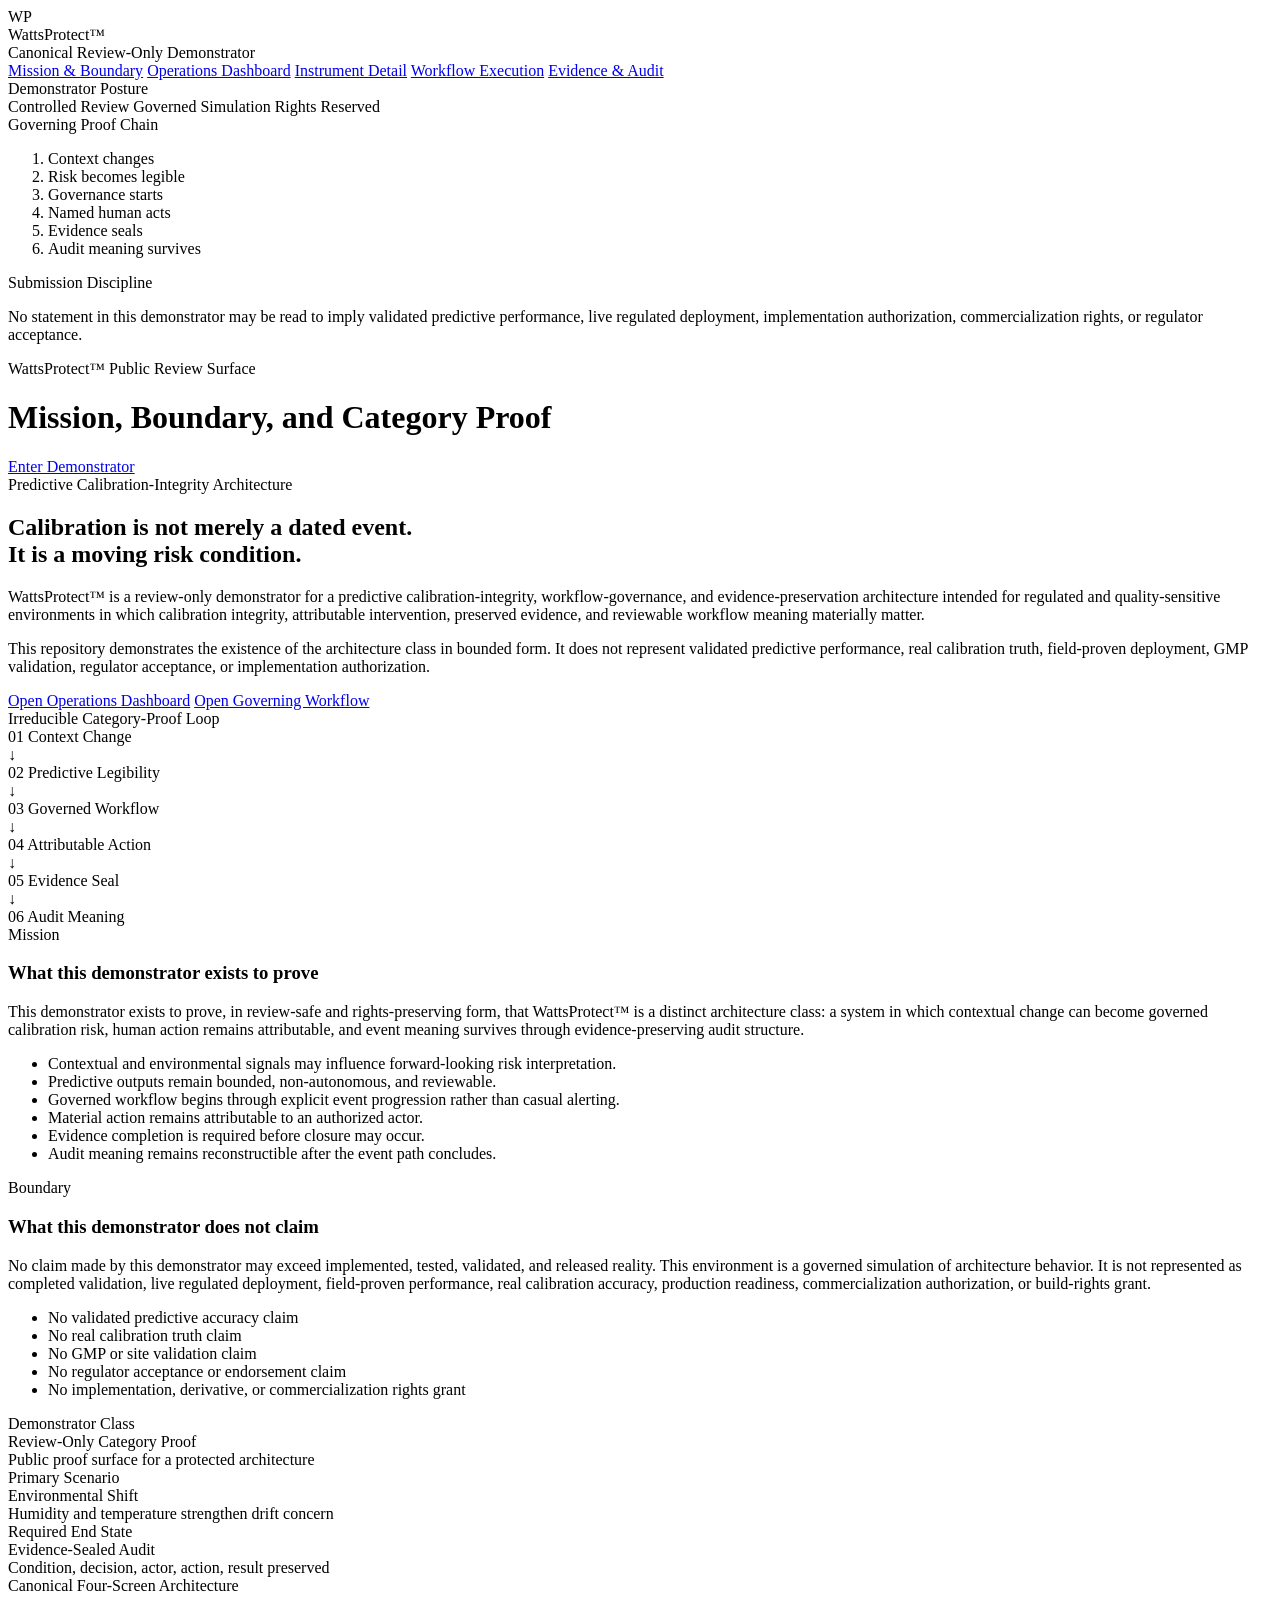
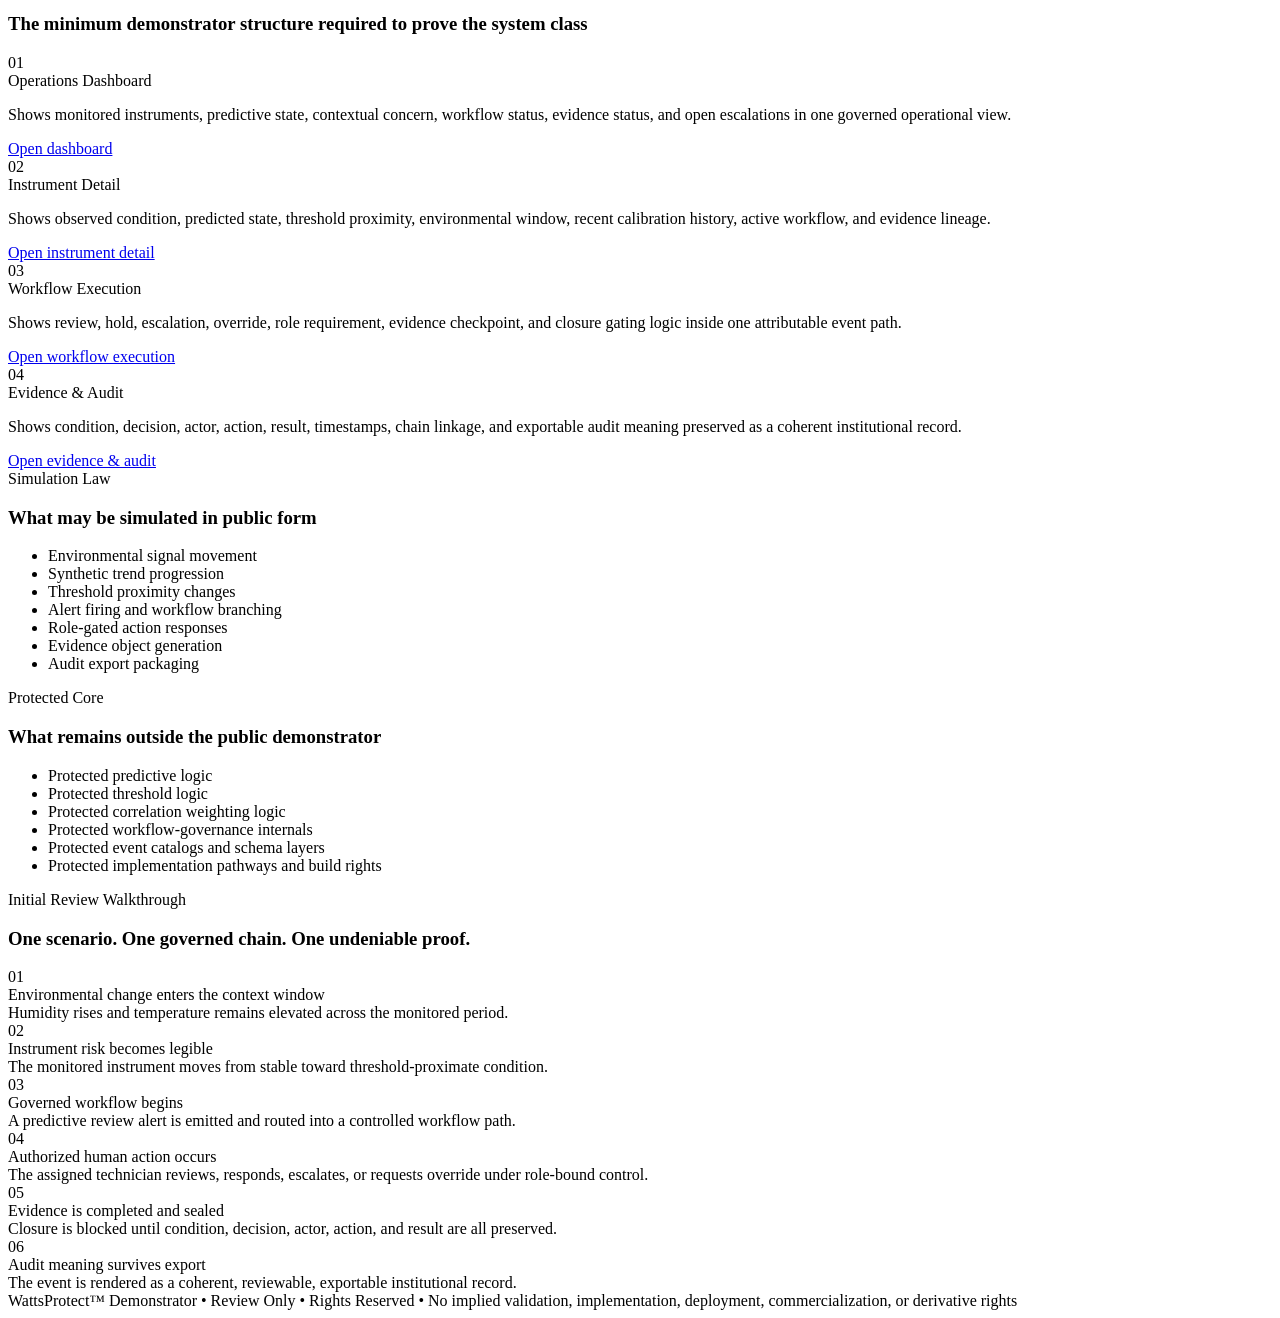
==== docs/index.html @ f3354534 "Create index.html" ====
<!DOCTYPE html>
<html lang="en">
<head>
  <meta charset="utf-8" />
  <meta
    name="viewport"
    content="width=device-width, initial-scale=1, viewport-fit=cover"
  />
  <title>WattsProtect™ Demonstrator</title>
  <meta
    name="description"
    content="WattsProtect™ review-only demonstrator for predictive calibration-integrity, workflow-governance, and evidence-preservation architecture."
  />
  <meta
    name="theme-color"
    content="#0b1220"
  />
  <link rel="preconnect" href="https://fonts.googleapis.com" />
  <link rel="preconnect" href="https://fonts.gstatic.com" crossorigin />
  <link
    href="https://fonts.googleapis.com/css2?family=Inter:wght@400;500;600;700;800&display=swap"
    rel="stylesheet"
  />
  <link rel="stylesheet" href="./css/styles.css" />
</head>
<body data-page="home">
  <div class="app-shell app-shell--mobile-safe">
    <aside class="sidebar">
      <div class="brand-block">
        <div class="brand-mark">WP</div>
        <div class="brand-copy">
          <div class="brand-title">WattsProtect™</div>
          <div class="brand-subtitle">Canonical Review-Only Demonstrator</div>
        </div>
      </div>

      <nav class="nav-group" aria-label="Primary Navigation">
        <a class="nav-link is-active" href="./index.html">Mission &amp; Boundary</a>
        <a class="nav-link" href="./dashboard.html">Operations Dashboard</a>
        <a class="nav-link" href="./instrument.html">Instrument Detail</a>
        <a class="nav-link" href="./workflow.html">Workflow Execution</a>
        <a class="nav-link" href="./evidence.html">Evidence &amp; Audit</a>
      </nav>

      <section class="sidebar-panel">
        <div class="sidebar-panel-label">Demonstrator Posture</div>
        <div class="status-stack">
          <span class="status-pill status-pill--blue">Controlled Review</span>
          <span class="status-pill status-pill--amber">Governed Simulation</span>
          <span class="status-pill status-pill--slate">Rights Reserved</span>
        </div>
      </section>

      <section class="sidebar-panel">
        <div class="sidebar-panel-label">Governing Proof Chain</div>
        <ol class="sidebar-sequence">
          <li>Context changes</li>
          <li>Risk becomes legible</li>
          <li>Governance starts</li>
          <li>Named human acts</li>
          <li>Evidence seals</li>
          <li>Audit meaning survives</li>
        </ol>
      </section>

      <section class="sidebar-panel">
        <div class="sidebar-panel-label">Submission Discipline</div>
        <p class="sidebar-note">
          No statement in this demonstrator may be read to imply validated predictive performance,
          live regulated deployment, implementation authorization, commercialization rights, or
          regulator acceptance.
        </p>
      </section>
    </aside>

    <main class="main-panel">
      <header class="topbar">
        <div class="topbar-copy">
          <div class="eyebrow">WattsProtect™ Public Review Surface</div>
          <h1 class="page-title">Mission, Boundary, and Category Proof</h1>
        </div>

        <div class="topbar-actions">
          <a class="button" href="./dashboard.html">Enter Demonstrator</a>
        </div>
      </header>

      <section class="hero-card hero-card--elevated">
        <div class="hero-copy">
          <div class="eyebrow">Predictive Calibration-Integrity Architecture</div>

          <h2 class="hero-title">
            Calibration is not merely a dated event.<br />
            It is a moving risk condition.
          </h2>

          <p class="hero-text hero-text--strong">
            WattsProtect™ is a review-only demonstrator for a predictive calibration-integrity,
            workflow-governance, and evidence-preservation architecture intended for regulated and
            quality-sensitive environments in which calibration integrity, attributable
            intervention, preserved evidence, and reviewable workflow meaning materially matter.
          </p>

          <p class="hero-text">
            This repository demonstrates the existence of the architecture class in bounded form. It
            does not represent validated predictive performance, real calibration truth, field-proven
            deployment, GMP validation, regulator acceptance, or implementation authorization.
          </p>

          <div class="hero-actions">
            <a class="button" href="./dashboard.html">Open Operations Dashboard</a>
            <a class="button button--ghost" href="./workflow.html">Open Governing Workflow</a>
          </div>
        </div>

        <div class="hero-panel">
          <div class="panel-heading">Irreducible Category-Proof Loop</div>

          <div class="proof-loop proof-loop--stack">
            <div class="proof-node">
              <span class="proof-step">01</span>
              <span class="proof-label">Context Change</span>
            </div>

            <div class="proof-arrow proof-arrow--down">↓</div>

            <div class="proof-node">
              <span class="proof-step">02</span>
              <span class="proof-label">Predictive Legibility</span>
            </div>

            <div class="proof-arrow proof-arrow--down">↓</div>

            <div class="proof-node">
              <span class="proof-step">03</span>
              <span class="proof-label">Governed Workflow</span>
            </div>

            <div class="proof-arrow proof-arrow--down">↓</div>

            <div class="proof-node">
              <span class="proof-step">04</span>
              <span class="proof-label">Attributable Action</span>
            </div>

            <div class="proof-arrow proof-arrow--down">↓</div>

            <div class="proof-node">
              <span class="proof-step">05</span>
              <span class="proof-label">Evidence Seal</span>
            </div>

            <div class="proof-arrow proof-arrow--down">↓</div>

            <div class="proof-node">
              <span class="proof-step">06</span>
              <span class="proof-label">Audit Meaning</span>
            </div>
          </div>
        </div>
      </section>

      <section class="grid grid--two">
        <article class="content-card content-card--emphasis">
          <div class="card-kicker">Mission</div>
          <h3 class="card-title">What this demonstrator exists to prove</h3>
          <p class="card-text">
            This demonstrator exists to prove, in review-safe and rights-preserving form, that
            WattsProtect™ is a distinct architecture class: a system in which contextual change can
            become governed calibration risk, human action remains attributable, and event meaning
            survives through evidence-preserving audit structure.
          </p>
          <ul class="check-list">
            <li>Contextual and environmental signals may influence forward-looking risk interpretation.</li>
            <li>Predictive outputs remain bounded, non-autonomous, and reviewable.</li>
            <li>Governed workflow begins through explicit event progression rather than casual alerting.</li>
            <li>Material action remains attributable to an authorized actor.</li>
            <li>Evidence completion is required before closure may occur.</li>
            <li>Audit meaning remains reconstructible after the event path concludes.</li>
          </ul>
        </article>

        <article class="content-card content-card--boundary">
          <div class="card-kicker">Boundary</div>
          <h3 class="card-title">What this demonstrator does not claim</h3>
          <p class="card-text">
            No claim made by this demonstrator may exceed implemented, tested, validated, and
            released reality. This environment is a governed simulation of architecture behavior. It
            is not represented as completed validation, live regulated deployment, field-proven
            performance, real calibration accuracy, production readiness, commercialization
            authorization, or build-rights grant.
          </p>
          <ul class="boundary-list">
            <li>No validated predictive accuracy claim</li>
            <li>No real calibration truth claim</li>
            <li>No GMP or site validation claim</li>
            <li>No regulator acceptance or endorsement claim</li>
            <li>No implementation, derivative, or commercialization rights grant</li>
          </ul>
        </article>
      </section>

      <section class="grid grid--three">
        <article class="metric-card metric-card--strong">
          <div class="metric-label">Demonstrator Class</div>
          <div class="metric-value">Review-Only Category Proof</div>
          <div class="metric-subvalue">Public proof surface for a protected architecture</div>
        </article>

        <article class="metric-card metric-card--strong">
          <div class="metric-label">Primary Scenario</div>
          <div class="metric-value">Environmental Shift</div>
          <div class="metric-subvalue">Humidity and temperature strengthen drift concern</div>
        </article>

        <article class="metric-card metric-card--strong">
          <div class="metric-label">Required End State</div>
          <div class="metric-value">Evidence-Sealed Audit</div>
          <div class="metric-subvalue">Condition, decision, actor, action, result preserved</div>
        </article>
      </section>

      <section class="content-card content-card--full">
        <div class="card-kicker">Canonical Four-Screen Architecture</div>
        <h3 class="card-title">The minimum demonstrator structure required to prove the system class</h3>

        <div class="feature-grid">
          <article class="feature-card">
            <div class="feature-index">01</div>
            <div class="feature-title">Operations Dashboard</div>
            <p class="feature-text">
              Shows monitored instruments, predictive state, contextual concern, workflow status,
              evidence status, and open escalations in one governed operational view.
            </p>
            <a class="text-link" href="./dashboard.html">Open dashboard</a>
          </article>

          <article class="feature-card">
            <div class="feature-index">02</div>
            <div class="feature-title">Instrument Detail</div>
            <p class="feature-text">
              Shows observed condition, predicted state, threshold proximity, environmental window,
              recent calibration history, active workflow, and evidence lineage.
            </p>
            <a class="text-link" href="./instrument.html">Open instrument detail</a>
          </article>

          <article class="feature-card">
            <div class="feature-index">03</div>
            <div class="feature-title">Workflow Execution</div>
            <p class="feature-text">
              Shows review, hold, escalation, override, role requirement, evidence checkpoint, and
              closure gating logic inside one attributable event path.
            </p>
            <a class="text-link" href="./workflow.html">Open workflow execution</a>
          </article>

          <article class="feature-card">
            <div class="feature-index">04</div>
            <div class="feature-title">Evidence &amp; Audit</div>
            <p class="feature-text">
              Shows condition, decision, actor, action, result, timestamps, chain linkage, and
              exportable audit meaning preserved as a coherent institutional record.
            </p>
            <a class="text-link" href="./evidence.html">Open evidence &amp; audit</a>
          </article>
        </div>
      </section>

      <section class="grid grid--two">
        <article class="content-card">
          <div class="card-kicker">Simulation Law</div>
          <h3 class="card-title">What may be simulated in public form</h3>
          <ul class="check-list">
            <li>Environmental signal movement</li>
            <li>Synthetic trend progression</li>
            <li>Threshold proximity changes</li>
            <li>Alert firing and workflow branching</li>
            <li>Role-gated action responses</li>
            <li>Evidence object generation</li>
            <li>Audit export packaging</li>
          </ul>
        </article>

        <article class="content-card">
          <div class="card-kicker">Protected Core</div>
          <h3 class="card-title">What remains outside the public demonstrator</h3>
          <ul class="boundary-list">
            <li>Protected predictive logic</li>
            <li>Protected threshold logic</li>
            <li>Protected correlation weighting logic</li>
            <li>Protected workflow-governance internals</li>
            <li>Protected event catalogs and schema layers</li>
            <li>Protected implementation pathways and build rights</li>
          </ul>
        </article>
      </section>

      <section class="content-card content-card--full">
        <div class="card-kicker">Initial Review Walkthrough</div>
        <h3 class="card-title">One scenario. One governed chain. One undeniable proof.</h3>

        <div class="timeline-grid">
          <div class="timeline-step">
            <div class="timeline-index">01</div>
            <div class="timeline-body">
              <div class="timeline-title">Environmental change enters the context window</div>
              <div class="timeline-text">
                Humidity rises and temperature remains elevated across the monitored period.
              </div>
            </div>
          </div>

          <div class="timeline-step">
            <div class="timeline-index">02</div>
            <div class="timeline-body">
              <div class="timeline-title">Instrument risk becomes legible</div>
              <div class="timeline-text">
                The monitored instrument moves from stable toward threshold-proximate condition.
              </div>
            </div>
          </div>

          <div class="timeline-step">
            <div class="timeline-index">03</div>
            <div class="timeline-body">
              <div class="timeline-title">Governed workflow begins</div>
              <div class="timeline-text">
                A predictive review alert is emitted and routed into a controlled workflow path.
              </div>
            </div>
          </div>

          <div class="timeline-step">
            <div class="timeline-index">04</div>
            <div class="timeline-body">
              <div class="timeline-title">Authorized human action occurs</div>
              <div class="timeline-text">
                The assigned technician reviews, responds, escalates, or requests override under
                role-bound control.
              </div>
            </div>
          </div>

          <div class="timeline-step">
            <div class="timeline-index">05</div>
            <div class="timeline-body">
              <div class="timeline-title">Evidence is completed and sealed</div>
              <div class="timeline-text">
                Closure is blocked until condition, decision, actor, action, and result are all
                preserved.
              </div>
            </div>
          </div>

          <div class="timeline-step">
            <div class="timeline-index">06</div>
            <div class="timeline-body">
              <div class="timeline-title">Audit meaning survives export</div>
              <div class="timeline-text">
                The event is rendered as a coherent, reviewable, exportable institutional record.
              </div>
            </div>
          </div>
        </div>
      </section>

      <footer class="footer">
        <div class="footer-copy">
          WattsProtect™ Demonstrator • Review Only • Rights Reserved • No implied validation,
          implementation, deployment, commercialization, or derivative rights
        </div>
      </footer>
    </main>
  </div>
</body>
</html>
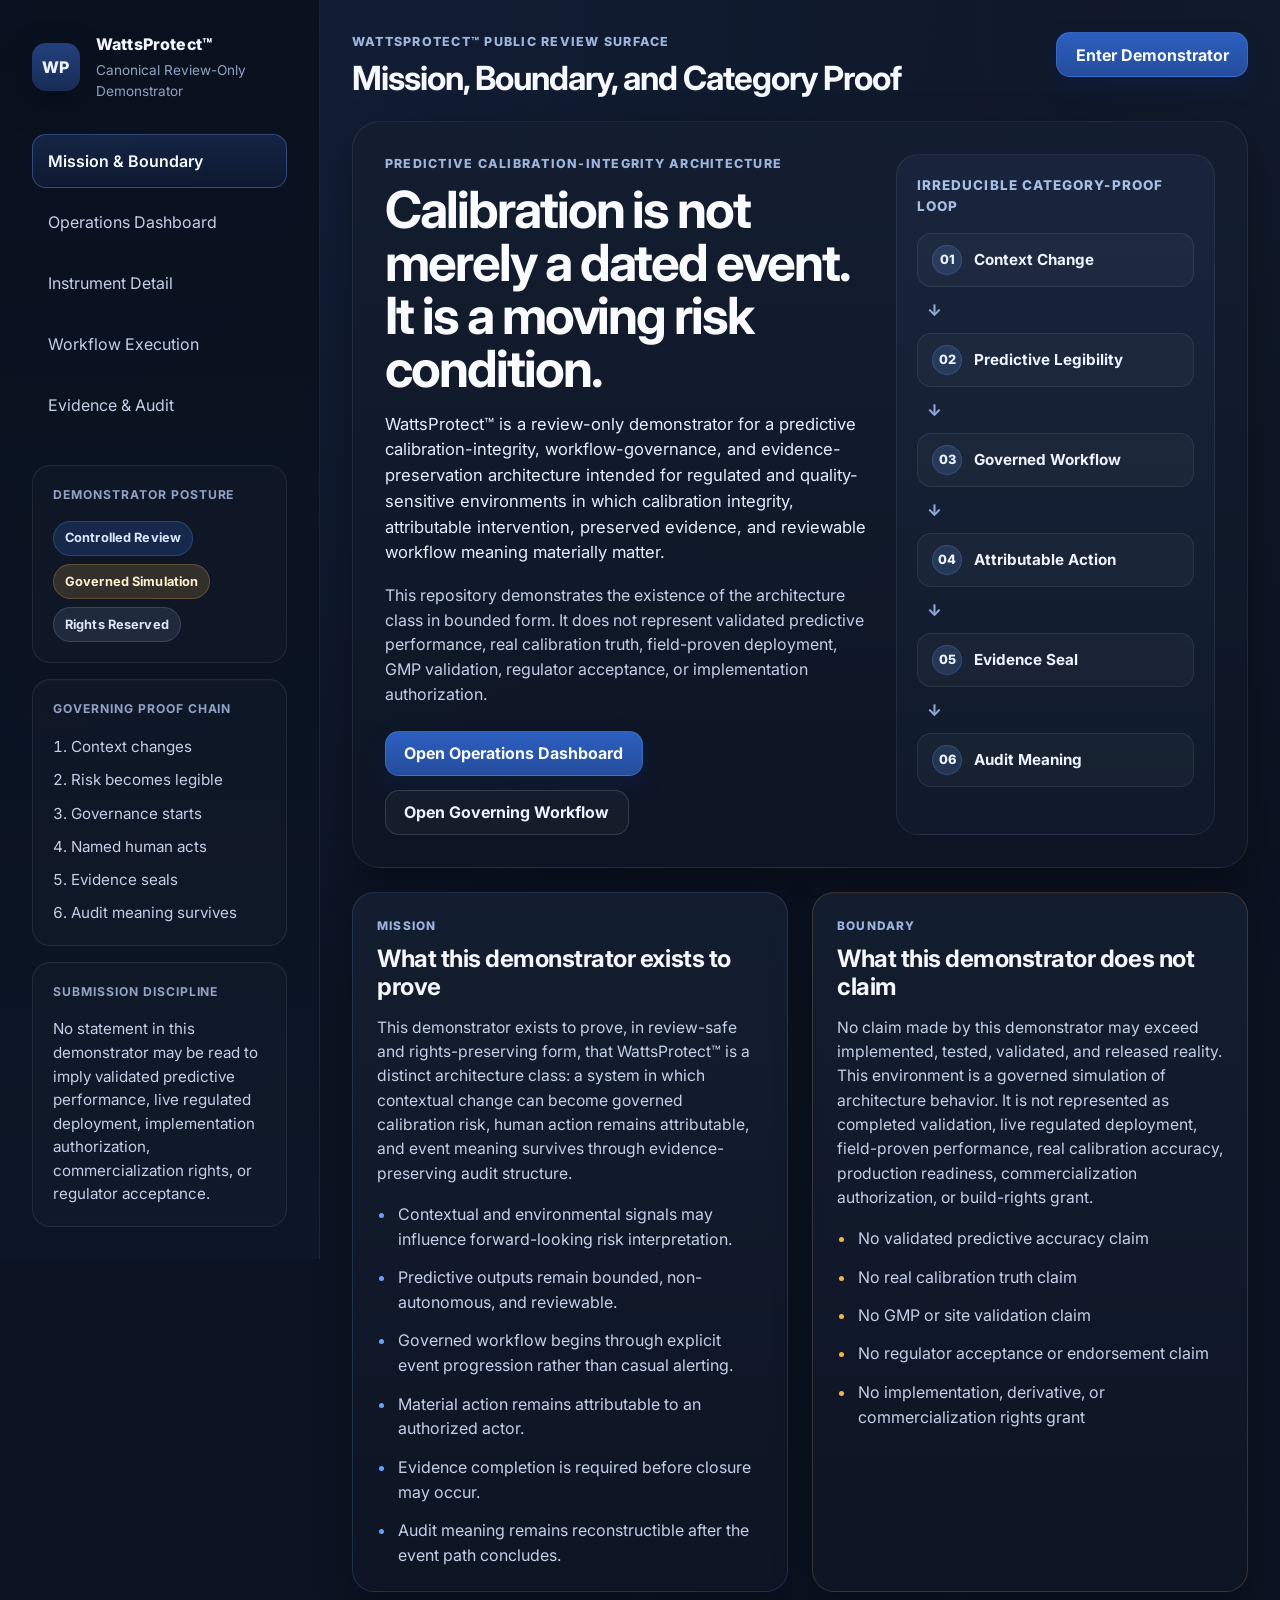
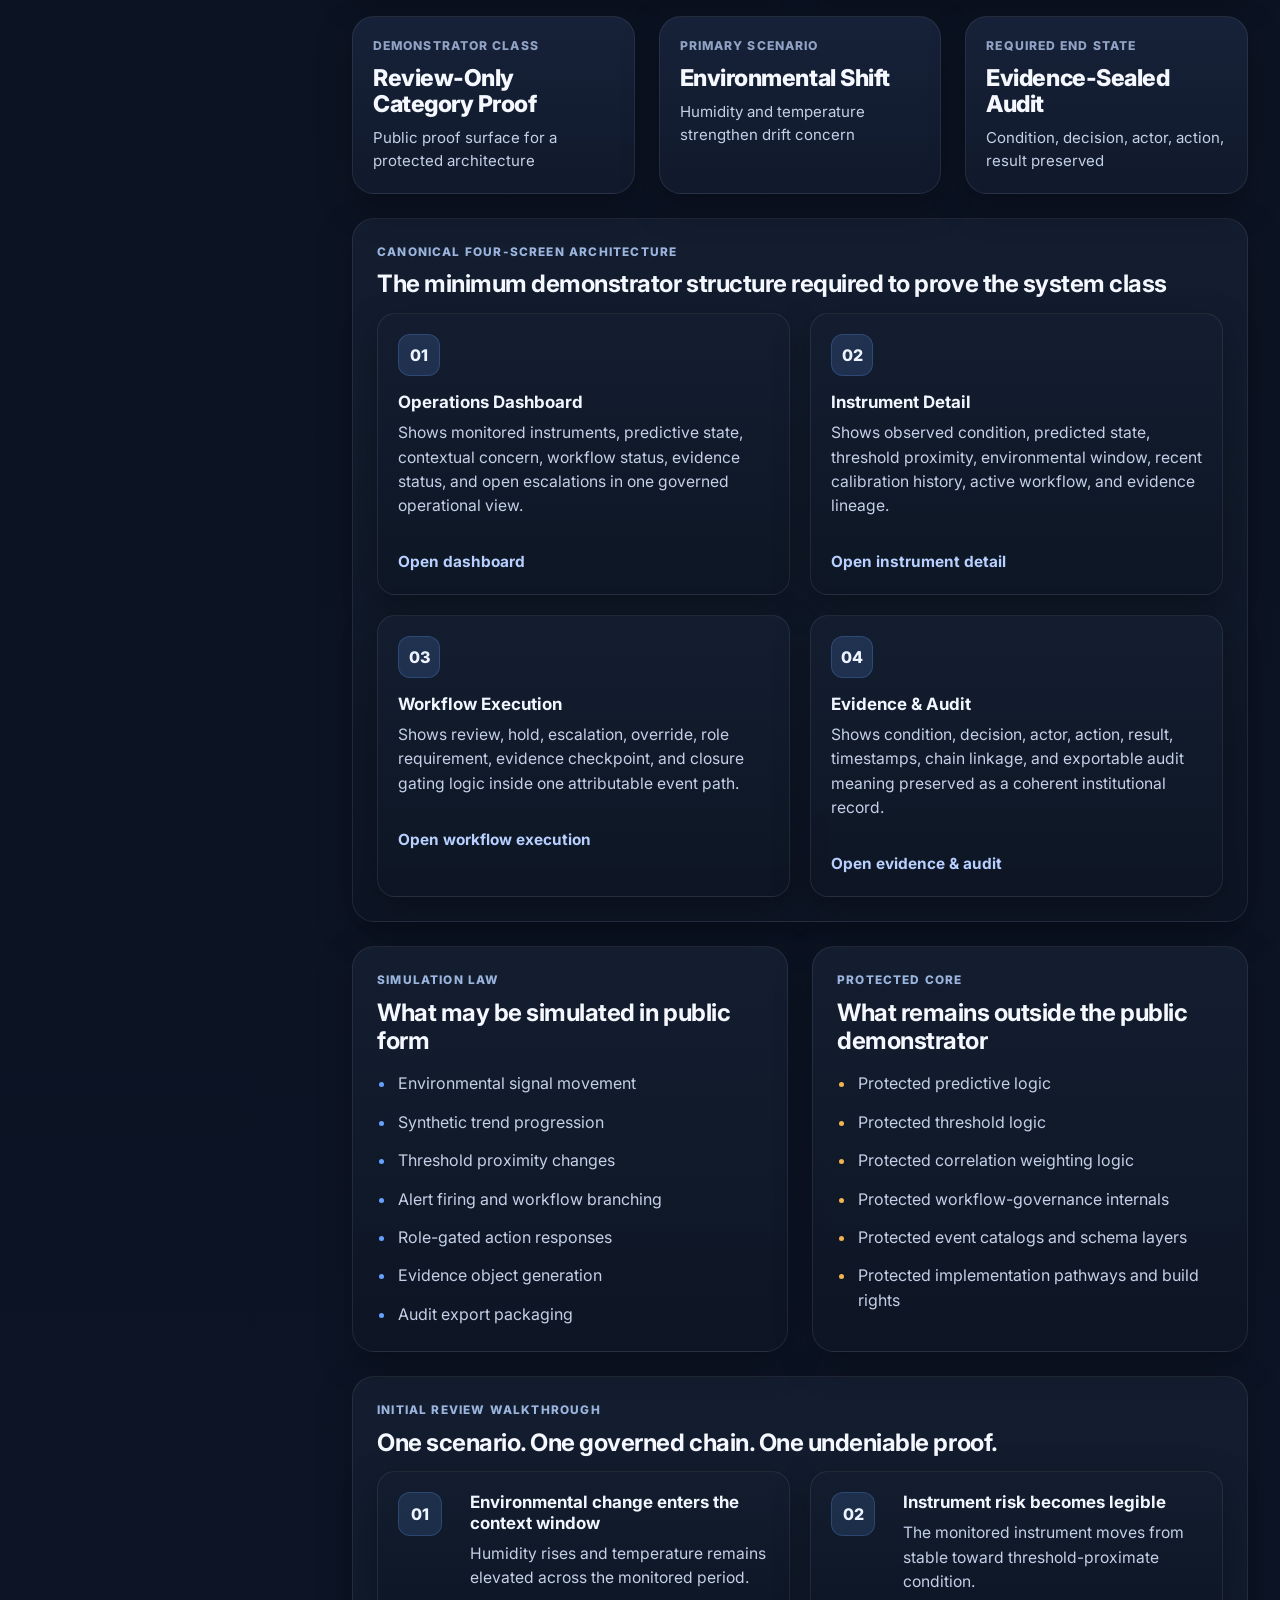
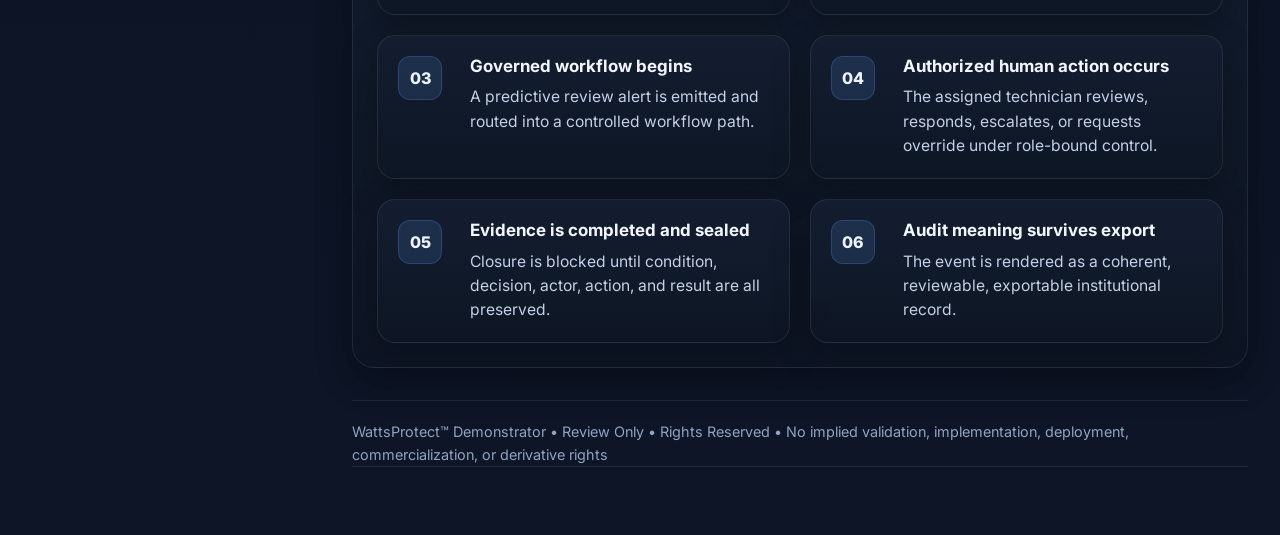
==== commit 3f649671: "Enhance index.html with runtime and script tags Added multiple runtime and control divs to the HTML " ====
--- a/docs/index.html
+++ b/docs/index.html
@@ -160,6 +160,8 @@
         </div>
       </section>
 
+      <div data-wp-render="runtime-summary"></div>
+
       <section class="grid grid--two">
         <article class="content-card content-card--emphasis">
           <div class="card-kicker">Mission</div>
@@ -365,13 +367,26 @@
         </div>
       </section>
 
+      <div data-wp-render="page-mount"></div>
+      <div data-wp-render="simulation-controls"></div>
+      <div data-wp-render="export-controls"></div>
+
       <footer class="footer">
         <div class="footer-copy">
           WattsProtect™ Demonstrator • Review Only • Rights Reserved • No implied validation,
           implementation, deployment, commercialization, or derivative rights
         </div>
+        <div class="footer-copy" data-wp-render="footer-runtime"></div>
       </footer>
     </main>
   </div>
+
+  <script src="./js/state.js"></script>
+  <script src="./js/app.js"></script>
+  <script src="./js/simulation.js"></script>
+  <script src="./js/workflow-engine.js"></script>
+  <script src="./js/evidence-engine.js"></script>
+  <script src="./js/export-engine.js"></script>
+  <script src="./js/render-engine.js"></script>
 </body>
 </html>
--- a/docs/css/styles.css
+++ b/docs/css/styles.css
@@ -0,0 +1,928 @@
+/* =========================
+   WattsProtect™ Demonstrator
+   Canonical Review-Only Stylesheet
+   Mobile-Safe / GitHub Pages Safe
+   ========================= */
+
+:root {
+  --color-bg: #0b1220;
+  --color-panel: #111a2c;
+  --color-panel-2: #162238;
+  --color-panel-3: #1b2a45;
+  --color-line: rgba(255, 255, 255, 0.08);
+  --color-line-strong: rgba(255, 255, 255, 0.14);
+  --color-text: #e8eefc;
+  --color-text-soft: #c4d0e8;
+  --color-text-muted: #91a2c4;
+  --color-blue: #67a1ff;
+  --color-blue-strong: #3f84ff;
+  --color-amber: #f3b44f;
+  --color-slate: #8ea3c7;
+  --color-green: #4bd18b;
+  --color-red: #ff6b6b;
+  --shadow-1: 0 12px 36px rgba(0, 0, 0, 0.28);
+  --shadow-2: 0 18px 42px rgba(0, 0, 0, 0.34);
+
+  --radius-xs: 10px;
+  --radius-sm: 14px;
+  --radius-md: 18px;
+  --radius-lg: 22px;
+  --radius-xl: 28px;
+
+  --space-1: 0.25rem;
+  --space-2: 0.5rem;
+  --space-3: 0.75rem;
+  --space-4: 1rem;
+  --space-5: 1.25rem;
+  --space-6: 1.5rem;
+  --space-7: 2rem;
+  --space-8: 2.5rem;
+  --space-9: 3rem;
+
+  --font-sans: "Inter", system-ui, -apple-system, BlinkMacSystemFont, "Segoe UI",
+    sans-serif;
+
+  --sidebar-width: 320px;
+  --content-max: 1440px;
+}
+
+*,
+*::before,
+*::after {
+  box-sizing: border-box;
+}
+
+html {
+  text-size-adjust: 100%;
+  -webkit-text-size-adjust: 100%;
+  scroll-behavior: smooth;
+}
+
+body {
+  margin: 0;
+  min-width: 320px;
+  font-family: var(--font-sans);
+  background:
+    radial-gradient(circle at top left, rgba(70, 119, 217, 0.16), transparent 28%),
+    radial-gradient(circle at top right, rgba(90, 126, 187, 0.08), transparent 22%),
+    linear-gradient(180deg, #0b1220 0%, #0d1526 100%);
+  color: var(--color-text);
+  line-height: 1.55;
+}
+
+img,
+svg,
+video,
+canvas {
+  display: block;
+  max-width: 100%;
+}
+
+a {
+  color: inherit;
+  text-decoration: none;
+}
+
+button,
+input,
+select,
+textarea {
+  font: inherit;
+}
+
+ol,
+ul {
+  margin: 0;
+  padding-left: 1.2rem;
+}
+
+p,
+h1,
+h2,
+h3,
+h4 {
+  margin-top: 0;
+}
+
+.app-shell {
+  width: 100%;
+  min-height: 100vh;
+}
+
+.app-shell--mobile-safe {
+  min-height: 100svh;
+  min-height: 100dvh;
+}
+
+@supports (padding: max(0px)) {
+  .app-shell--mobile-safe {
+    padding-left: max(0px, env(safe-area-inset-left));
+    padding-right: max(0px, env(safe-area-inset-right));
+    padding-top: max(0px, env(safe-area-inset-top));
+    padding-bottom: max(0px, env(safe-area-inset-bottom));
+  }
+}
+
+/* =========================
+   Layout
+   ========================= */
+
+.app-shell {
+  display: grid;
+  grid-template-columns: var(--sidebar-width) minmax(0, 1fr);
+}
+
+.sidebar {
+  position: sticky;
+  top: 0;
+  align-self: start;
+  min-height: 100vh;
+  min-height: 100svh;
+  padding: var(--space-7);
+  border-right: 1px solid var(--color-line);
+  background: linear-gradient(
+    180deg,
+    rgba(9, 16, 29, 0.92) 0%,
+    rgba(13, 22, 38, 0.94) 100%
+  );
+  backdrop-filter: blur(10px);
+}
+
+.main-panel {
+  width: 100%;
+  max-width: var(--content-max);
+  padding: var(--space-7);
+  margin: 0 auto;
+}
+
+.topbar {
+  display: flex;
+  align-items: flex-start;
+  justify-content: space-between;
+  gap: var(--space-5);
+  margin-bottom: var(--space-6);
+}
+
+.topbar-copy {
+  min-width: 0;
+}
+
+.topbar-actions {
+  display: flex;
+  align-items: center;
+  gap: var(--space-3);
+  flex-wrap: wrap;
+}
+
+/* =========================
+   Sidebar
+   ========================= */
+
+.brand-block {
+  display: flex;
+  align-items: center;
+  gap: var(--space-4);
+  margin-bottom: var(--space-7);
+}
+
+.brand-mark {
+  width: 48px;
+  height: 48px;
+  border-radius: 14px;
+  display: grid;
+  place-items: center;
+  background: linear-gradient(180deg, #23417f 0%, #172b53 100%);
+  color: #eef4ff;
+  font-weight: 800;
+  letter-spacing: 0.04em;
+  box-shadow: var(--shadow-1);
+  flex: 0 0 auto;
+}
+
+.brand-copy {
+  min-width: 0;
+}
+
+.brand-title {
+  font-size: 1rem;
+  font-weight: 800;
+  letter-spacing: 0.01em;
+  color: #f2f6ff;
+}
+
+.brand-subtitle {
+  margin-top: 0.2rem;
+  font-size: 0.85rem;
+  color: var(--color-text-muted);
+}
+
+.nav-group {
+  display: grid;
+  gap: 0.45rem;
+  margin-bottom: var(--space-7);
+}
+
+.nav-link {
+  display: block;
+  padding: 0.85rem 0.95rem;
+  border: 1px solid transparent;
+  border-radius: var(--radius-sm);
+  color: var(--color-text-soft);
+  background: transparent;
+  transition: background-color 160ms ease, border-color 160ms ease,
+    color 160ms ease, transform 160ms ease;
+}
+
+.nav-link:hover,
+.nav-link:focus-visible {
+  background: rgba(255, 255, 255, 0.04);
+  border-color: var(--color-line);
+  color: #f6f9ff;
+  outline: none;
+}
+
+.nav-link.is-active {
+  background: linear-gradient(
+    180deg,
+    rgba(56, 100, 189, 0.24) 0%,
+    rgba(33, 63, 121, 0.18) 100%
+  );
+  border-color: rgba(103, 161, 255, 0.35);
+  color: #f7fbff;
+  font-weight: 600;
+}
+
+.sidebar-panel {
+  padding: var(--space-5);
+  border: 1px solid var(--color-line);
+  border-radius: var(--radius-md);
+  background: rgba(255, 255, 255, 0.02);
+  box-shadow: inset 0 1px 0 rgba(255, 255, 255, 0.02);
+}
+
+.sidebar-panel + .sidebar-panel {
+  margin-top: var(--space-4);
+}
+
+.sidebar-panel-label {
+  font-size: 0.76rem;
+  font-weight: 700;
+  letter-spacing: 0.08em;
+  text-transform: uppercase;
+  color: var(--color-text-muted);
+  margin-bottom: var(--space-4);
+}
+
+.sidebar-note {
+  font-size: 0.95rem;
+  color: var(--color-text-soft);
+  margin-bottom: 0;
+}
+
+.sidebar-sequence {
+  display: grid;
+  gap: 0.6rem;
+  color: var(--color-text-soft);
+  font-size: 0.95rem;
+  padding-left: 1.1rem;
+}
+
+.status-stack {
+  display: flex;
+  flex-wrap: wrap;
+  gap: 0.5rem;
+}
+
+.status-pill {
+  display: inline-flex;
+  align-items: center;
+  padding: 0.42rem 0.68rem;
+  border-radius: 999px;
+  border: 1px solid transparent;
+  font-size: 0.8rem;
+  font-weight: 700;
+  letter-spacing: 0.01em;
+}
+
+.status-pill--blue {
+  color: #dbe9ff;
+  background: rgba(58, 122, 255, 0.18);
+  border-color: rgba(103, 161, 255, 0.24);
+}
+
+.status-pill--amber {
+  color: #fff0cf;
+  background: rgba(243, 180, 79, 0.16);
+  border-color: rgba(243, 180, 79, 0.24);
+}
+
+.status-pill--slate {
+  color: #dde6f7;
+  background: rgba(142, 163, 199, 0.14);
+  border-color: rgba(142, 163, 199, 0.22);
+}
+
+/* =========================
+   Typography
+   ========================= */
+
+.eyebrow {
+  margin-bottom: 0.55rem;
+  font-size: 0.78rem;
+  font-weight: 800;
+  letter-spacing: 0.1em;
+  text-transform: uppercase;
+  color: #9db5dd;
+}
+
+.page-title {
+  margin: 0;
+  font-size: clamp(1.8rem, 2.6vw, 2.6rem);
+  line-height: 1.12;
+  letter-spacing: -0.03em;
+  color: #f6f9ff;
+}
+
+.hero-title {
+  margin-bottom: var(--space-4);
+  font-size: clamp(2rem, 4vw, 3.5rem);
+  line-height: 1.04;
+  letter-spacing: -0.04em;
+  color: #f9fbff;
+}
+
+.hero-text {
+  max-width: 72ch;
+  font-size: 1rem;
+  color: var(--color-text-soft);
+}
+
+.hero-text + .hero-text {
+  margin-top: 0.9rem;
+}
+
+.hero-text--strong {
+  color: #e6eefc;
+  font-size: 1.04rem;
+}
+
+.card-kicker {
+  margin-bottom: 0.6rem;
+  font-size: 0.74rem;
+  font-weight: 800;
+  letter-spacing: 0.1em;
+  text-transform: uppercase;
+  color: #9bb4dd;
+}
+
+.card-title {
+  margin-bottom: 0.9rem;
+  font-size: clamp(1.18rem, 2vw, 1.5rem);
+  line-height: 1.18;
+  letter-spacing: -0.02em;
+  color: #f5f8ff;
+}
+
+.card-text,
+.feature-text,
+.timeline-text {
+  color: var(--color-text-soft);
+  font-size: 0.98rem;
+}
+
+.metric-label {
+  font-size: 0.76rem;
+  font-weight: 800;
+  letter-spacing: 0.09em;
+  text-transform: uppercase;
+  color: var(--color-text-muted);
+}
+
+.metric-value {
+  margin-top: 0.55rem;
+  font-size: clamp(1.15rem, 2.2vw, 1.45rem);
+  font-weight: 800;
+  line-height: 1.12;
+  letter-spacing: -0.02em;
+  color: #f5f9ff;
+}
+
+.metric-subvalue {
+  margin-top: 0.55rem;
+  color: var(--color-text-soft);
+  font-size: 0.94rem;
+}
+
+/* =========================
+   Buttons / Links
+   ========================= */
+
+.button {
+  display: inline-flex;
+  align-items: center;
+  justify-content: center;
+  min-height: 44px;
+  padding: 0.85rem 1.15rem;
+  border-radius: var(--radius-sm);
+  border: 1px solid rgba(103, 161, 255, 0.28);
+  background: linear-gradient(180deg, #2d5fc0 0%, #244d9c 100%);
+  color: #f9fbff;
+  font-weight: 700;
+  line-height: 1;
+  box-shadow: 0 10px 22px rgba(15, 38, 88, 0.32);
+  transition: transform 160ms ease, filter 160ms ease, border-color 160ms ease;
+}
+
+.button:hover,
+.button:focus-visible {
+  transform: translateY(-1px);
+  filter: brightness(1.04);
+  outline: none;
+}
+
+.button--ghost {
+  background: rgba(255, 255, 255, 0.03);
+  border-color: var(--color-line-strong);
+  color: #edf3ff;
+  box-shadow: none;
+}
+
+.text-link {
+  display: inline-flex;
+  align-items: center;
+  gap: 0.35rem;
+  margin-top: var(--space-4);
+  color: #b8d0ff;
+  font-size: 0.96rem;
+  font-weight: 700;
+}
+
+.text-link:hover,
+.text-link:focus-visible {
+  color: #e1ebff;
+  outline: none;
+}
+
+/* =========================
+   Cards / Sections
+   ========================= */
+
+.hero-card,
+.content-card,
+.metric-card,
+.feature-card,
+.timeline-step {
+  border: 1px solid var(--color-line);
+  background: linear-gradient(
+    180deg,
+    rgba(20, 30, 48, 0.94) 0%,
+    rgba(14, 22, 37, 0.96) 100%
+  );
+  box-shadow: var(--shadow-1);
+}
+
+.hero-card {
+  display: grid;
+  grid-template-columns: minmax(0, 1.45fr) minmax(300px, 0.95fr);
+  gap: var(--space-6);
+  padding: var(--space-7);
+  border-radius: var(--radius-xl);
+  margin-bottom: var(--space-6);
+}
+
+.hero-card--elevated {
+  box-shadow: var(--shadow-2);
+}
+
+.hero-copy {
+  min-width: 0;
+}
+
+.hero-actions {
+  display: flex;
+  flex-wrap: wrap;
+  gap: 0.85rem;
+  margin-top: var(--space-6);
+}
+
+.hero-panel {
+  padding: var(--space-5);
+  border-radius: var(--radius-lg);
+  border: 1px solid rgba(255, 255, 255, 0.07);
+  background: linear-gradient(
+    180deg,
+    rgba(30, 45, 72, 0.52) 0%,
+    rgba(18, 29, 46, 0.62) 100%
+  );
+}
+
+.panel-heading {
+  margin-bottom: var(--space-4);
+  font-size: 0.84rem;
+  font-weight: 800;
+  letter-spacing: 0.08em;
+  text-transform: uppercase;
+  color: #a7bee4;
+}
+
+.content-card {
+  padding: var(--space-6);
+  border-radius: var(--radius-lg);
+  min-width: 0;
+}
+
+.content-card--full {
+  margin-top: var(--space-6);
+}
+
+.content-card--emphasis {
+  border-color: rgba(103, 161, 255, 0.18);
+}
+
+.content-card--boundary {
+  border-color: rgba(243, 180, 79, 0.18);
+}
+
+.metric-card {
+  padding: var(--space-5);
+  border-radius: var(--radius-lg);
+}
+
+.metric-card--strong {
+  background: linear-gradient(
+    180deg,
+    rgba(23, 35, 58, 0.96) 0%,
+    rgba(17, 26, 44, 0.98) 100%
+  );
+}
+
+.feature-card {
+  padding: var(--space-5);
+  border-radius: var(--radius-md);
+}
+
+.feature-index {
+  width: 42px;
+  height: 42px;
+  display: grid;
+  place-items: center;
+  border-radius: 12px;
+  margin-bottom: var(--space-4);
+  background: rgba(103, 161, 255, 0.16);
+  border: 1px solid rgba(103, 161, 255, 0.22);
+  color: #eef4ff;
+  font-weight: 800;
+}
+
+.feature-title,
+.timeline-title {
+  margin-bottom: 0.55rem;
+  font-size: 1.06rem;
+  font-weight: 700;
+  line-height: 1.2;
+  color: #f2f7ff;
+}
+
+.timeline-step {
+  display: grid;
+  grid-template-columns: 56px minmax(0, 1fr);
+  gap: var(--space-4);
+  padding: var(--space-5);
+  border-radius: var(--radius-md);
+}
+
+.timeline-index {
+  width: 44px;
+  height: 44px;
+  display: grid;
+  place-items: center;
+  border-radius: 12px;
+  background: rgba(103, 161, 255, 0.14);
+  border: 1px solid rgba(103, 161, 255, 0.22);
+  color: #edf4ff;
+  font-weight: 800;
+}
+
+.timeline-body {
+  min-width: 0;
+}
+
+/* =========================
+   Grids
+   ========================= */
+
+.grid {
+  display: grid;
+  gap: var(--space-6);
+}
+
+.grid + .grid,
+.grid + .content-card,
+.content-card + .grid,
+.hero-card + .grid {
+  margin-top: var(--space-6);
+}
+
+.grid--two {
+  grid-template-columns: repeat(2, minmax(0, 1fr));
+}
+
+.grid--three {
+  grid-template-columns: repeat(3, minmax(0, 1fr));
+}
+
+.feature-grid {
+  display: grid;
+  grid-template-columns: repeat(2, minmax(0, 1fr));
+  gap: var(--space-5);
+}
+
+.timeline-grid {
+  display: grid;
+  grid-template-columns: repeat(2, minmax(0, 1fr));
+  gap: var(--space-5);
+}
+
+/* =========================
+   Lists
+   ========================= */
+
+.check-list,
+.boundary-list {
+  display: grid;
+  gap: 0.85rem;
+  margin-top: var(--space-4);
+}
+
+.check-list li,
+.boundary-list li {
+  color: var(--color-text-soft);
+  padding-left: 0.1rem;
+}
+
+.boundary-list li::marker {
+  color: var(--color-amber);
+}
+
+.check-list li::marker {
+  color: var(--color-blue);
+}
+
+/* =========================
+   Proof loop
+   ========================= */
+
+.proof-loop {
+  display: flex;
+  flex-wrap: wrap;
+  align-items: center;
+  gap: 0.85rem;
+}
+
+.proof-loop--stack {
+  display: grid;
+  gap: 0.65rem;
+}
+
+.proof-node {
+  display: inline-flex;
+  align-items: center;
+  gap: 0.7rem;
+  min-height: 48px;
+  padding: 0.7rem 0.9rem;
+  border-radius: var(--radius-sm);
+  border: 1px solid rgba(255, 255, 255, 0.08);
+  background: rgba(255, 255, 255, 0.03);
+}
+
+.proof-step {
+  width: 30px;
+  height: 30px;
+  display: grid;
+  place-items: center;
+  border-radius: 999px;
+  background: rgba(103, 161, 255, 0.16);
+  border: 1px solid rgba(103, 161, 255, 0.22);
+  color: #eef4ff;
+  font-size: 0.8rem;
+  font-weight: 800;
+  flex: 0 0 auto;
+}
+
+.proof-label {
+  font-size: 0.95rem;
+  font-weight: 700;
+  color: #eef3ff;
+}
+
+.proof-arrow {
+  color: #8ea8d9;
+  font-size: 1rem;
+  font-weight: 800;
+}
+
+.proof-arrow--down {
+  padding-left: 0.6rem;
+}
+
+/* =========================
+   Footer
+   ========================= */
+
+.footer {
+  padding: var(--space-7) 0 var(--space-4);
+}
+
+.footer-copy {
+  padding-top: var(--space-5);
+  border-top: 1px solid var(--color-line);
+  color: var(--color-text-muted);
+  font-size: 0.9rem;
+}
+
+/* =========================
+   Mobile / Tablet
+   ========================= */
+
+@media (max-width: 1180px) {
+  .app-shell {
+    grid-template-columns: 1fr;
+  }
+
+  .sidebar {
+    position: static;
+    min-height: auto;
+    border-right: 0;
+    border-bottom: 1px solid var(--color-line);
+    padding: var(--space-5);
+  }
+
+  .main-panel {
+    padding: var(--space-5);
+  }
+
+  .hero-card {
+    grid-template-columns: 1fr;
+  }
+
+  .grid--three {
+    grid-template-columns: 1fr;
+  }
+
+  .timeline-grid {
+    grid-template-columns: 1fr;
+  }
+}
+
+@media (max-width: 860px) {
+  .grid--two,
+  .feature-grid {
+    grid-template-columns: 1fr;
+  }
+
+  .topbar {
+    flex-direction: column;
+    align-items: stretch;
+  }
+
+  .topbar-actions {
+    width: 100%;
+  }
+
+  .topbar-actions .button {
+    width: 100%;
+  }
+
+  .hero-card,
+  .content-card,
+  .metric-card,
+  .timeline-step {
+    padding: var(--space-5);
+  }
+
+  .hero-actions {
+    flex-direction: column;
+  }
+
+  .hero-actions .button {
+    width: 100%;
+  }
+}
+
+@media (max-width: 640px) {
+  :root {
+    --space-5: 1rem;
+    --space-6: 1.25rem;
+    --space-7: 1.5rem;
+    --space-8: 2rem;
+  }
+
+  .sidebar {
+    padding: var(--space-4);
+  }
+
+  .main-panel {
+    padding: var(--space-4);
+  }
+
+  .brand-block {
+    align-items: flex-start;
+  }
+
+  .brand-mark {
+    width: 42px;
+    height: 42px;
+    border-radius: 12px;
+    font-size: 0.95rem;
+  }
+
+  .page-title {
+    font-size: 1.55rem;
+  }
+
+  .hero-title {
+    font-size: 1.8rem;
+    line-height: 1.08;
+  }
+
+  .hero-text,
+  .card-text,
+  .feature-text,
+  .timeline-text {
+    font-size: 0.95rem;
+  }
+
+  .proof-node {
+    width: 100%;
+  }
+
+  .metric-value {
+    font-size: 1.2rem;
+  }
+
+  .timeline-step {
+    grid-template-columns: 1fr;
+  }
+
+  .timeline-index {
+    width: 40px;
+    height: 40px;
+  }
+
+  .button {
+    width: 100%;
+  }
+
+  .nav-link {
+    padding: 0.8rem 0.85rem;
+  }
+
+  .footer-copy {
+    font-size: 0.85rem;
+  }
+}
+
+@media (max-width: 420px) {
+  .sidebar-panel,
+  .content-card,
+  .metric-card,
+  .feature-card,
+  .timeline-step,
+  .hero-panel,
+  .hero-card {
+    border-radius: 16px;
+  }
+
+  .brand-title {
+    font-size: 0.96rem;
+  }
+
+  .brand-subtitle {
+    font-size: 0.8rem;
+  }
+
+  .proof-label {
+    font-size: 0.9rem;
+  }
+
+  .card-title {
+    font-size: 1.12rem;
+  }
+}
+
+/* =========================
+   Reduced motion
+   ========================= */
+
+@media (prefers-reduced-motion: reduce) {
+  html {
+    scroll-behavior: auto;
+  }
+
+  *,
+  *::before,
+  *::after {
+    transition: none !important;
+    animation: none !important;
+  }
+}
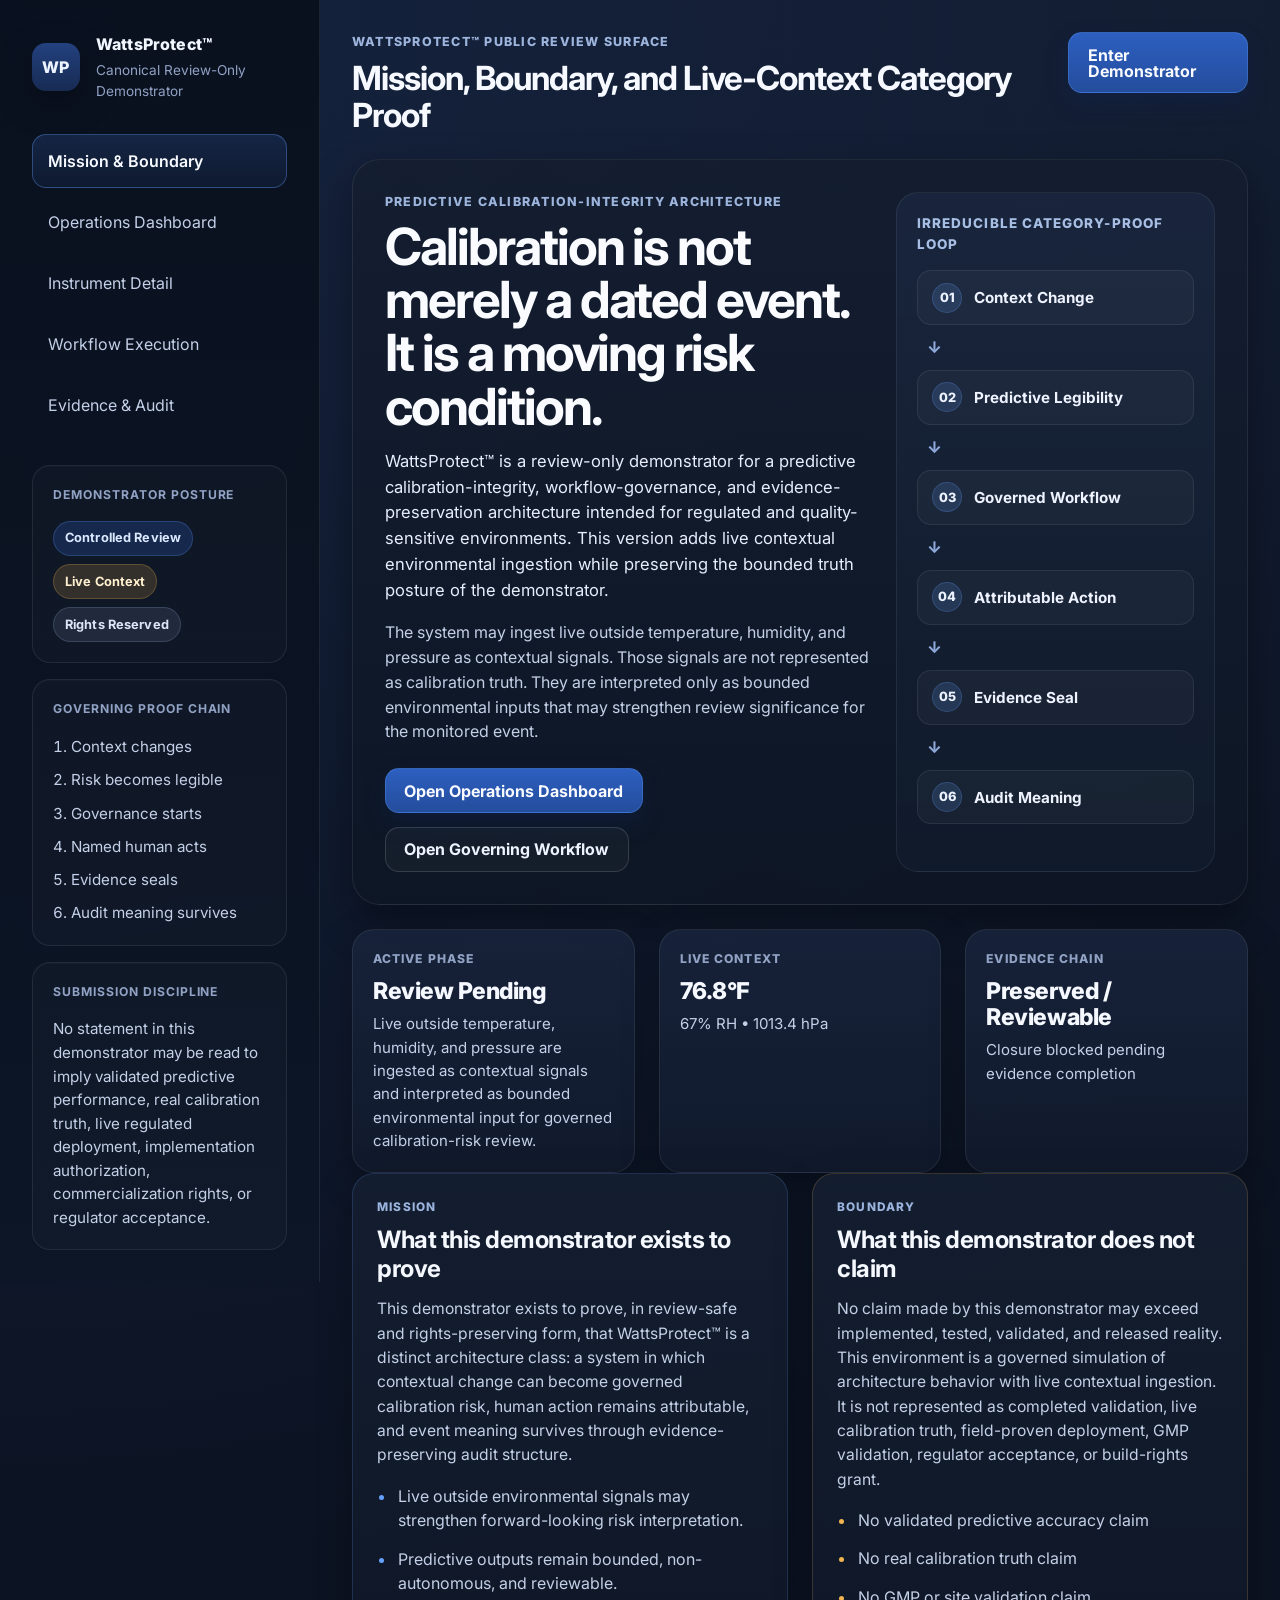
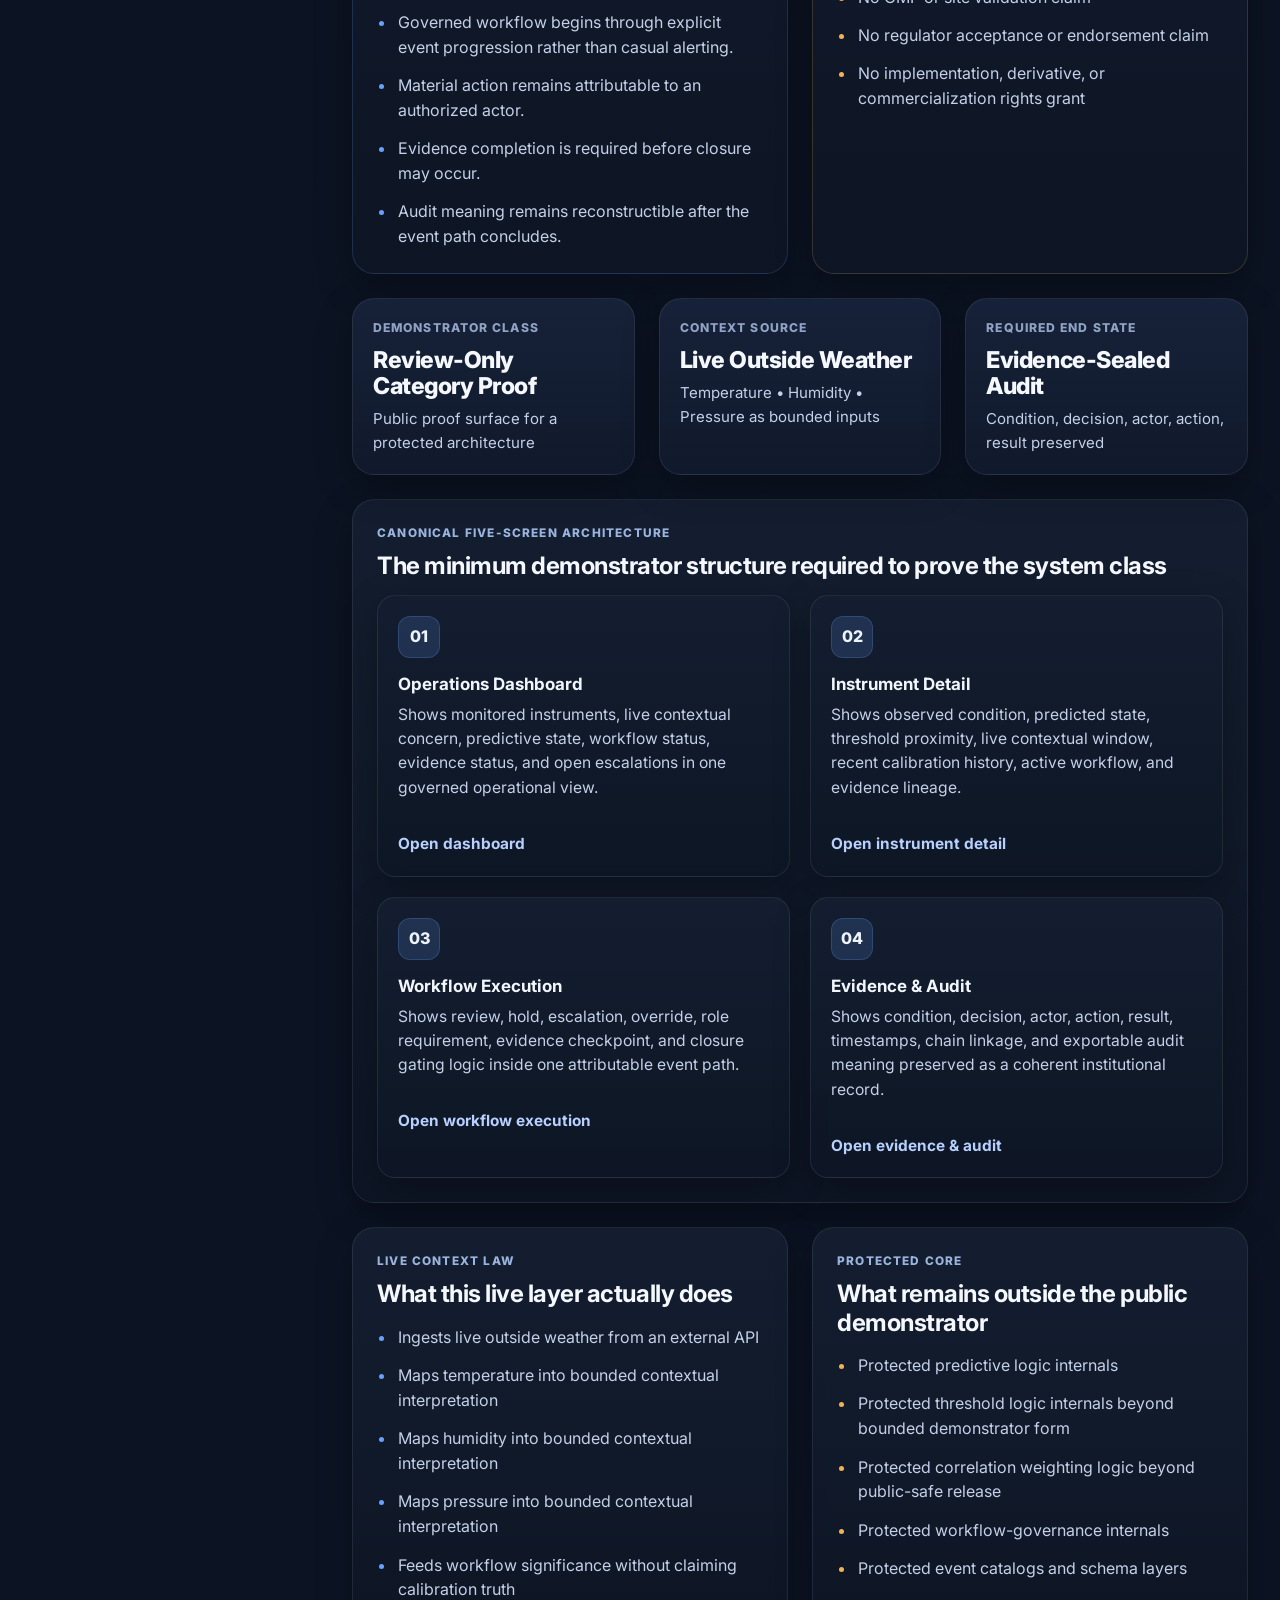
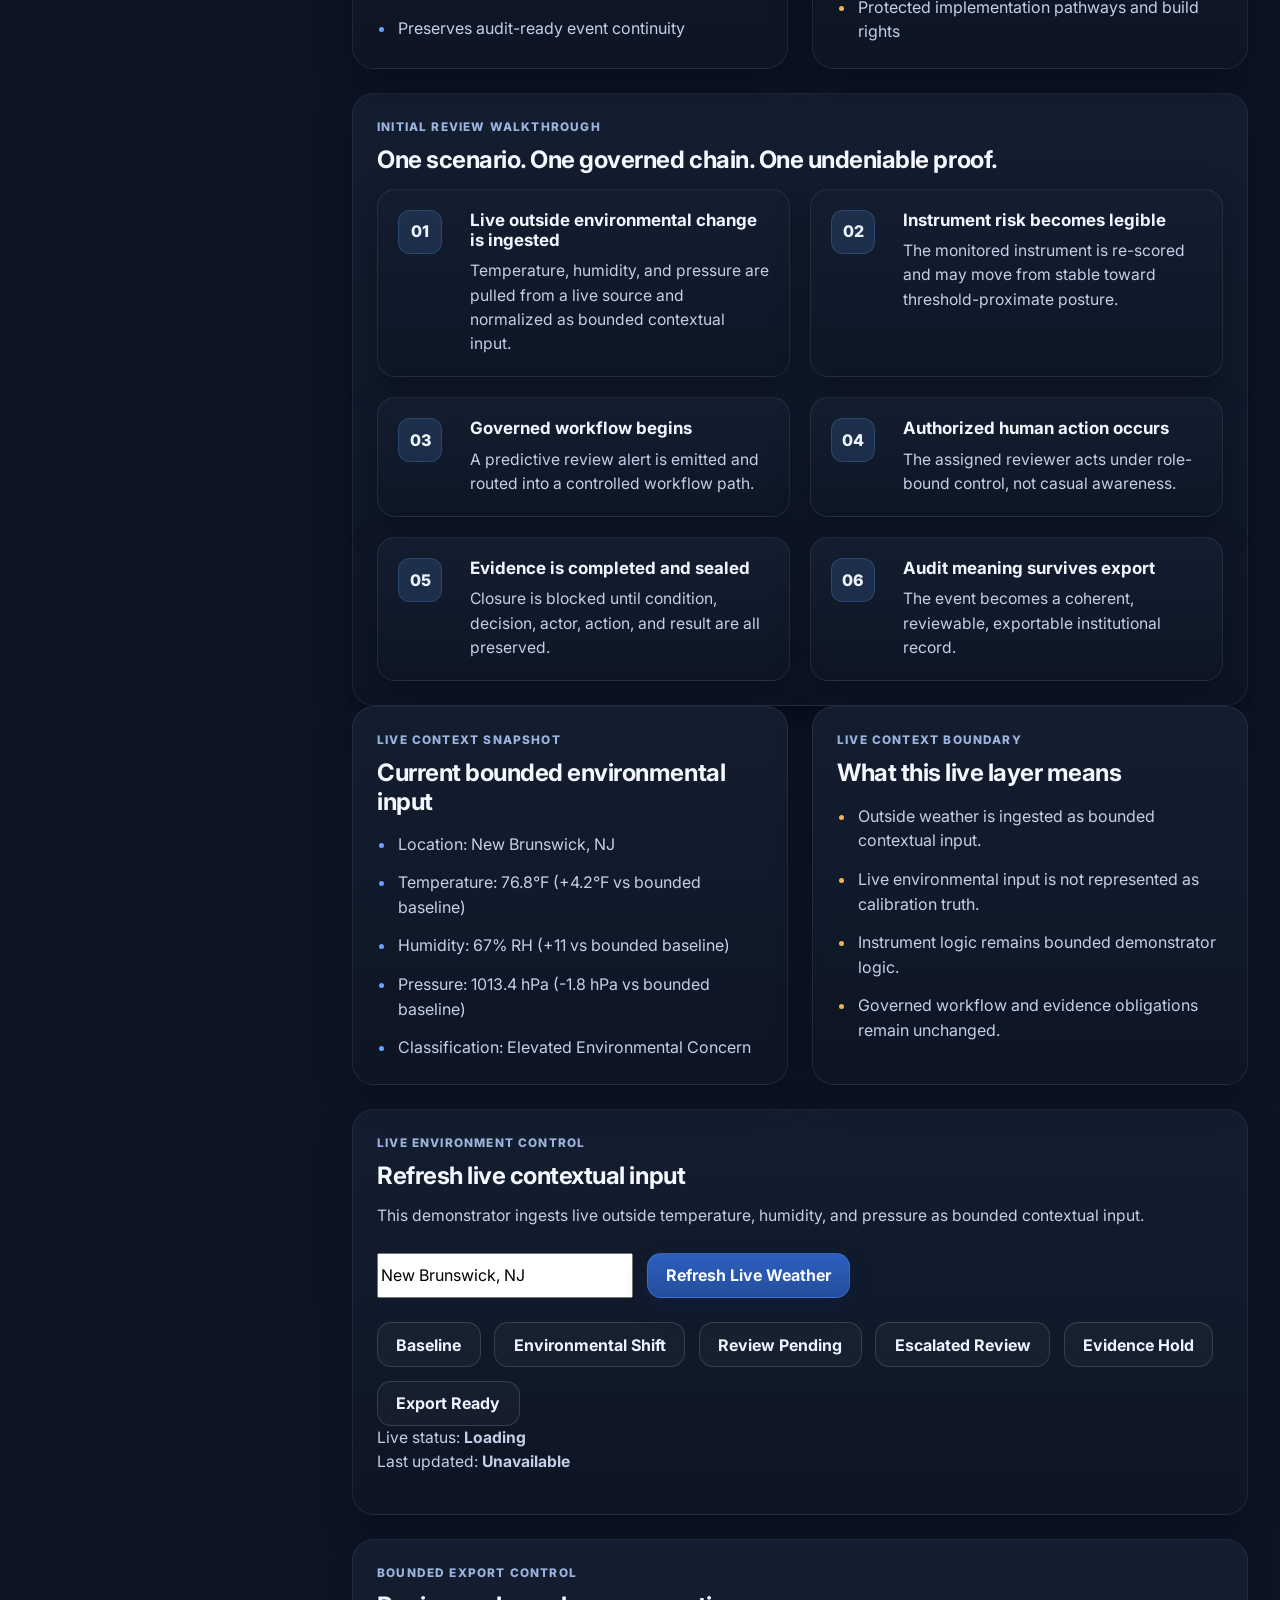
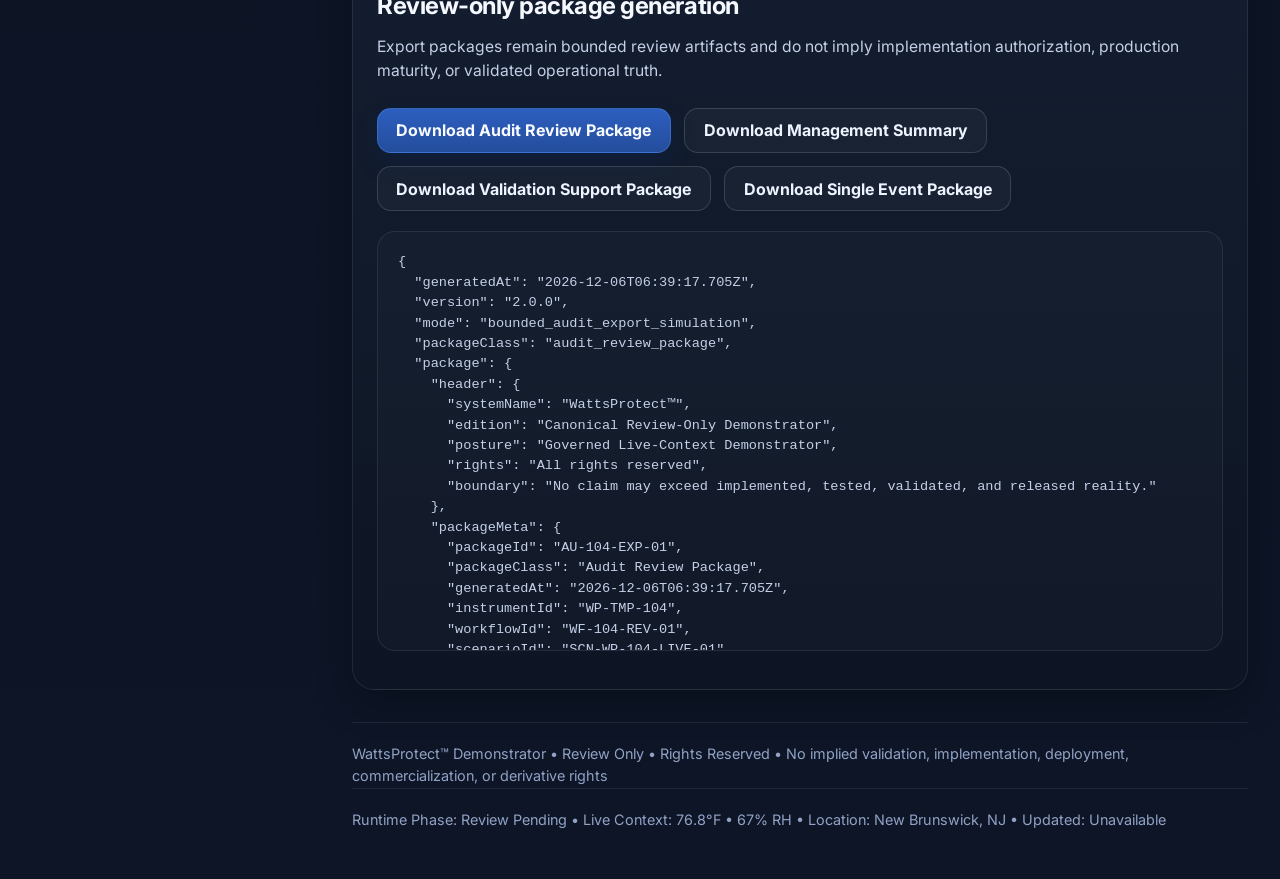
==== commit 03c76b90: "Update index.html" ====
--- a/docs/index.html
+++ b/docs/index.html
@@ -9,7 +9,7 @@
   <title>WattsProtect™ Demonstrator</title>
   <meta
     name="description"
-    content="WattsProtect™ review-only demonstrator for predictive calibration-integrity, workflow-governance, and evidence-preservation architecture."
+    content="WattsProtect™ review-only demonstrator for predictive calibration-integrity, workflow-governance, evidence-preservation, and live contextual environmental ingestion."
   />
   <meta
     name="theme-color"
@@ -46,7 +46,7 @@
         <div class="sidebar-panel-label">Demonstrator Posture</div>
         <div class="status-stack">
           <span class="status-pill status-pill--blue">Controlled Review</span>
-          <span class="status-pill status-pill--amber">Governed Simulation</span>
+          <span class="status-pill status-pill--amber">Live Context</span>
           <span class="status-pill status-pill--slate">Rights Reserved</span>
         </div>
       </section>
@@ -67,8 +67,8 @@
         <div class="sidebar-panel-label">Submission Discipline</div>
         <p class="sidebar-note">
           No statement in this demonstrator may be read to imply validated predictive performance,
-          live regulated deployment, implementation authorization, commercialization rights, or
-          regulator acceptance.
+          real calibration truth, live regulated deployment, implementation authorization,
+          commercialization rights, or regulator acceptance.
         </p>
       </section>
     </aside>
@@ -77,7 +77,7 @@
       <header class="topbar">
         <div class="topbar-copy">
           <div class="eyebrow">WattsProtect™ Public Review Surface</div>
-          <h1 class="page-title">Mission, Boundary, and Category Proof</h1>
+          <h1 class="page-title">Mission, Boundary, and Live-Context Category Proof</h1>
         </div>
 
         <div class="topbar-actions">
@@ -97,14 +97,15 @@
           <p class="hero-text hero-text--strong">
             WattsProtect™ is a review-only demonstrator for a predictive calibration-integrity,
             workflow-governance, and evidence-preservation architecture intended for regulated and
-            quality-sensitive environments in which calibration integrity, attributable
-            intervention, preserved evidence, and reviewable workflow meaning materially matter.
+            quality-sensitive environments. This version adds live contextual environmental
+            ingestion while preserving the bounded truth posture of the demonstrator.
           </p>
 
           <p class="hero-text">
-            This repository demonstrates the existence of the architecture class in bounded form. It
-            does not represent validated predictive performance, real calibration truth, field-proven
-            deployment, GMP validation, regulator acceptance, or implementation authorization.
+            The system may ingest live outside temperature, humidity, and pressure as contextual
+            signals. Those signals are not represented as calibration truth. They are interpreted
+            only as bounded environmental inputs that may strengthen review significance for the
+            monitored event.
           </p>
 
           <div class="hero-actions">
@@ -173,7 +174,7 @@
             survives through evidence-preserving audit structure.
           </p>
           <ul class="check-list">
-            <li>Contextual and environmental signals may influence forward-looking risk interpretation.</li>
+            <li>Live outside environmental signals may strengthen forward-looking risk interpretation.</li>
             <li>Predictive outputs remain bounded, non-autonomous, and reviewable.</li>
             <li>Governed workflow begins through explicit event progression rather than casual alerting.</li>
             <li>Material action remains attributable to an authorized actor.</li>
@@ -187,10 +188,10 @@
           <h3 class="card-title">What this demonstrator does not claim</h3>
           <p class="card-text">
             No claim made by this demonstrator may exceed implemented, tested, validated, and
-            released reality. This environment is a governed simulation of architecture behavior. It
-            is not represented as completed validation, live regulated deployment, field-proven
-            performance, real calibration accuracy, production readiness, commercialization
-            authorization, or build-rights grant.
+            released reality. This environment is a governed simulation of architecture behavior
+            with live contextual ingestion. It is not represented as completed validation, live
+            calibration truth, field-proven deployment, GMP validation, regulator acceptance, or
+            build-rights grant.
           </p>
           <ul class="boundary-list">
             <li>No validated predictive accuracy claim</li>
@@ -210,9 +211,9 @@
         </article>
 
         <article class="metric-card metric-card--strong">
-          <div class="metric-label">Primary Scenario</div>
-          <div class="metric-value">Environmental Shift</div>
-          <div class="metric-subvalue">Humidity and temperature strengthen drift concern</div>
+          <div class="metric-label">Context Source</div>
+          <div class="metric-value">Live Outside Weather</div>
+          <div class="metric-subvalue">Temperature • Humidity • Pressure as bounded inputs</div>
         </article>
 
         <article class="metric-card metric-card--strong">
@@ -223,7 +224,7 @@
       </section>
 
       <section class="content-card content-card--full">
-        <div class="card-kicker">Canonical Four-Screen Architecture</div>
+        <div class="card-kicker">Canonical Five-Screen Architecture</div>
         <h3 class="card-title">The minimum demonstrator structure required to prove the system class</h3>
 
         <div class="feature-grid">
@@ -231,8 +232,8 @@
             <div class="feature-index">01</div>
             <div class="feature-title">Operations Dashboard</div>
             <p class="feature-text">
-              Shows monitored instruments, predictive state, contextual concern, workflow status,
-              evidence status, and open escalations in one governed operational view.
+              Shows monitored instruments, live contextual concern, predictive state, workflow
+              status, evidence status, and open escalations in one governed operational view.
             </p>
             <a class="text-link" href="./dashboard.html">Open dashboard</a>
           </article>
@@ -241,8 +242,8 @@
             <div class="feature-index">02</div>
             <div class="feature-title">Instrument Detail</div>
             <p class="feature-text">
-              Shows observed condition, predicted state, threshold proximity, environmental window,
-              recent calibration history, active workflow, and evidence lineage.
+              Shows observed condition, predicted state, threshold proximity, live contextual
+              window, recent calibration history, active workflow, and evidence lineage.
             </p>
             <a class="text-link" href="./instrument.html">Open instrument detail</a>
           </article>
@@ -271,16 +272,15 @@
 
       <section class="grid grid--two">
         <article class="content-card">
-          <div class="card-kicker">Simulation Law</div>
-          <h3 class="card-title">What may be simulated in public form</h3>
+          <div class="card-kicker">Live Context Law</div>
+          <h3 class="card-title">What this live layer actually does</h3>
           <ul class="check-list">
-            <li>Environmental signal movement</li>
-            <li>Synthetic trend progression</li>
-            <li>Threshold proximity changes</li>
-            <li>Alert firing and workflow branching</li>
-            <li>Role-gated action responses</li>
-            <li>Evidence object generation</li>
-            <li>Audit export packaging</li>
+            <li>Ingests live outside weather from an external API</li>
+            <li>Maps temperature into bounded contextual interpretation</li>
+            <li>Maps humidity into bounded contextual interpretation</li>
+            <li>Maps pressure into bounded contextual interpretation</li>
+            <li>Feeds workflow significance without claiming calibration truth</li>
+            <li>Preserves audit-ready event continuity</li>
           </ul>
         </article>
 
@@ -288,9 +288,9 @@
           <div class="card-kicker">Protected Core</div>
           <h3 class="card-title">What remains outside the public demonstrator</h3>
           <ul class="boundary-list">
-            <li>Protected predictive logic</li>
-            <li>Protected threshold logic</li>
-            <li>Protected correlation weighting logic</li>
+            <li>Protected predictive logic internals</li>
+            <li>Protected threshold logic internals beyond bounded demonstrator form</li>
+            <li>Protected correlation weighting logic beyond public-safe release</li>
             <li>Protected workflow-governance internals</li>
             <li>Protected event catalogs and schema layers</li>
             <li>Protected implementation pathways and build rights</li>
@@ -306,9 +306,10 @@
           <div class="timeline-step">
             <div class="timeline-index">01</div>
             <div class="timeline-body">
-              <div class="timeline-title">Environmental change enters the context window</div>
-              <div class="timeline-text">
-                Humidity rises and temperature remains elevated across the monitored period.
+              <div class="timeline-title">Live outside environmental change is ingested</div>
+              <div class="timeline-text">
+                Temperature, humidity, and pressure are pulled from a live source and normalized as
+                bounded contextual input.
               </div>
             </div>
           </div>
@@ -318,7 +319,8 @@
             <div class="timeline-body">
               <div class="timeline-title">Instrument risk becomes legible</div>
               <div class="timeline-text">
-                The monitored instrument moves from stable toward threshold-proximate condition.
+                The monitored instrument is re-scored and may move from stable toward
+                threshold-proximate posture.
               </div>
             </div>
           </div>
@@ -338,8 +340,7 @@
             <div class="timeline-body">
               <div class="timeline-title">Authorized human action occurs</div>
               <div class="timeline-text">
-                The assigned technician reviews, responds, escalates, or requests override under
-                role-bound control.
+                The assigned reviewer acts under role-bound control, not casual awareness.
               </div>
             </div>
           </div>
@@ -360,7 +361,7 @@
             <div class="timeline-body">
               <div class="timeline-title">Audit meaning survives export</div>
               <div class="timeline-text">
-                The event is rendered as a coherent, reviewable, exportable institutional record.
+                The event becomes a coherent, reviewable, exportable institutional record.
               </div>
             </div>
           </div>
@@ -383,6 +384,7 @@
 
   <script src="./js/state.js"></script>
   <script src="./js/app.js"></script>
+  <script src="./js/live-environment.js"></script>
   <script src="./js/simulation.js"></script>
   <script src="./js/workflow-engine.js"></script>
   <script src="./js/evidence-engine.js"></script>
--- a/docs/css/styles.css
+++ b/docs/css/styles.css
@@ -229,8 +229,11 @@
   border-radius: var(--radius-sm);
   color: var(--color-text-soft);
   background: transparent;
-  transition: background-color 160ms ease, border-color 160ms ease,
-    color 160ms ease, transform 160ms ease;
+  transition:
+    background-color 160ms ease,
+    border-color 160ms ease,
+    color 160ms ease,
+    transform 160ms ease;
 }
 
 .nav-link:hover,
@@ -430,7 +433,10 @@
   font-weight: 700;
   line-height: 1;
   box-shadow: 0 10px 22px rgba(15, 38, 88, 0.32);
-  transition: transform 160ms ease, filter 160ms ease, border-color 160ms ease;
+  transition:
+    transform 160ms ease,
+    filter 160ms ease,
+    border-color 160ms ease;
 }
 
 .button:hover,
@@ -726,6 +732,26 @@
 }
 
 /* =========================
+   Export preview
+   ========================= */
+
+.wp-json-preview {
+  margin-top: var(--space-5);
+  padding: var(--space-5);
+  border: 1px solid var(--color-line);
+  border-radius: var(--radius-md);
+  background: rgba(255, 255, 255, 0.02);
+  color: var(--color-text-soft);
+  font-family: ui-monospace, SFMono-Regular, Menlo, Monaco, Consolas, "Liberation Mono", monospace;
+  font-size: 0.85rem;
+  line-height: 1.5;
+  overflow: auto;
+  white-space: pre-wrap;
+  word-break: break-word;
+  max-height: 420px;
+}
+
+/* =========================
    Footer
    ========================= */
 
